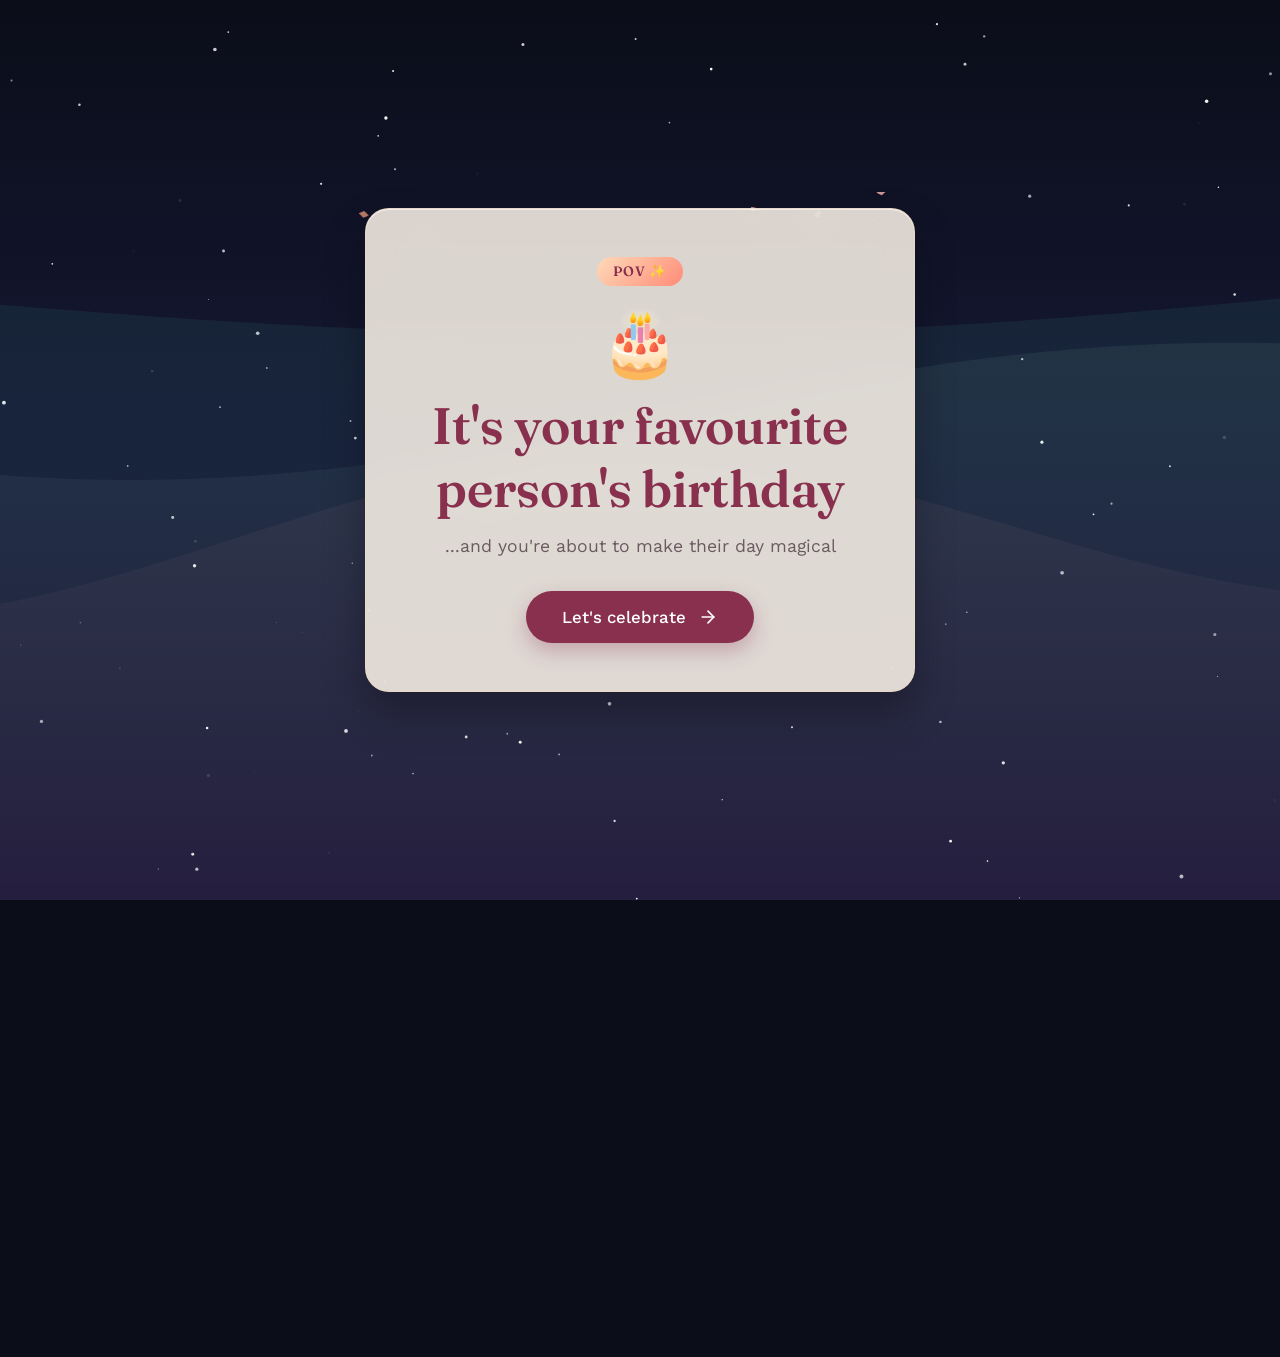
==== index2.html @ 3d09d799 "Birthday surprise website" ====
<!DOCTYPE html>
<html lang="en">
<head>
    <meta charset="UTF-8">
    <meta name="viewport" content="width=device-width, initial-scale=1.0">
    <title>Happy Birthday! ❤️✨</title>
    <!-- Google Fonts -->
    <link rel="preconnect" href="https://fonts.googleapis.com">
    <link rel="preconnect" href="https://fonts.gstatic.com" crossorigin>
    <link href="https://fonts.googleapis.com/css2?family=Caveat:wght@600&family=Fraunces:ital,opsz,wght@0,9..144,400;0,9..144,600;1,9..144,400&family=Work+Sans:wght@300;400;500;600&display=swap" rel="stylesheet">
    <link rel="stylesheet" href="style.css">
</head>
<body>

    <!-- Northern Lights & Starry Background Canvas -->
    <canvas id="skyCanvas"></canvas>

    <!-- Main Container -->
    <main class="app-container">

        <!-- SCREEN 1: POV INTRO -->
        <section id="screen-1" class="screen active">
            <canvas id="confettiCanvas"></canvas>
            <div class="glass-card intro-card">
                <span class="badge">POV ✨</span>
                <div class="cake-icon floating">🎂</div>
                <h1 class="greeting">It's your favourite person's birthday</h1>
                <p class="subtitle">...and you're about to make their day magical</p>
                <div class="action-wrapper">
                    <button id="intro-btn" class="primary-btn glow-effect">
                        <span>Let's celebrate</span>
                        <svg width="20" height="20" viewBox="0 0 24 24" fill="none" stroke="currentColor" stroke-width="2" stroke-linecap="round" stroke-linejoin="round"><line x1="5" y1="12" x2="19" y2="12"></line><polyline points="12 5 19 12 12 19"></polyline></svg>
                    </button>
                </div>
            </div>
        </section>

        <!-- SCREEN 2: OPENING -->
        <section id="screen-2" class="screen">
            <div class="glass-card welcome-card">
                <span class="badge">Special Delivery ✨</span>
                <h1 class="greeting">Hello cutieee ❤️</h1>
                <p class="subtitle">I made something for you...</p>
                <div class="action-wrapper">
                    <button id="start-btn" class="primary-btn glow-effect">
                        <span>Continue to your gift</span>
                        <svg width="20" height="20" viewBox="0 0 24 24" fill="none" stroke="currentColor" stroke-width="2" stroke-linecap="round" stroke-linejoin="round"><line x1="5" y1="12" x2="19" y2="12"></line><polyline points="12 5 19 12 12 19"></polyline></svg>
                    </button>
                </div>
            </div>
        </section>

        <!-- SCREEN 3: GIFT ACCEPTANCE -->
        <section id="screen-3" class="screen">
            <div class="glass-card gift-card">
                <div class="gift-icon-wrapper floating">
                    🎁
                </div>
                <h2>Will you see it??? pls 🥺</h2>
                <p id="gift-prompt-text">I worked really hard on this, pretty please?</p>
                
                <div class="button-group">
                    <button id="yes-btn" class="primary-btn glow-effect">Yes, absolutely! 💖</button>
                    <button id="no-btn" class="secondary-btn">No way 🙈</button>
                </div>
            </div>
        </section>

        <!-- SCREEN 4: BOUQUET REVEAL -->
        <section id="screen-4" class="screen">
            <div class="screen-header">
                <h2>Pick Your Birthday Bouquets</h2>
                <p>Click each bouquet to flip it and read your special message. (Explore all 3 to continue!)</p>
            </div>

            <div class="bouquet-grid">
                <!-- Bouquet 1 -->
                <div class="flip-card" data-bouquet="1">
                    <div class="flip-card-inner">
                        <div class="flip-card-front">
                            <div class="card-image-wrapper">
                                <!-- Customized AI Bouquet Image 1 -->
                                <img src="https://images.unsplash.com/photo-1561181286-d3fee7d55364?q=80&w=600&auto=format&fit=crop" alt="Sunset Peach Bouquet">
                            </div>
                            <div class="card-label">
                                <h3>Sunset Rose Bouquet</h3>
                                <span class="tap-hint">Tap to flip ✨</span>
                            </div>
                        </div>
                        <div class="flip-card-back">
                            <h3>Radiant Joy</h3>
                            <p>May your days always be filled with the warmth of golden hour sunsets and the softest, purest smiles.</p>
                        </div>
                    </div>
                </div>

                <!-- Bouquet 2 -->
                <div class="flip-card" data-bouquet="2">
                    <div class="flip-card-inner">
                        <div class="flip-card-front">
                            <div class="card-image-wrapper">
                                <!-- Customized AI Bouquet Image 2 -->
                                <img src="https://images.unsplash.com/photo-1526047932273-341f2a7631f9?q=80&w=600&auto=format&fit=crop" alt="Dreamy Berry Peony Bouquet">
                            </div>
                            <div class="card-label">
                                <h3>Dreamy Berry Peonies</h3>
                                <span class="tap-hint">Tap to flip ✨</span>
                            </div>
                        </div>
                        <div class="flip-card-back">
                            <h3>Endless Magic</h3>
                            <p>You bring so much gentle grace and beauty into the world. Never stop shining your gorgeous light!</p>
                        </div>
                    </div>
                </div>

                <!-- Bouquet 3 -->
                <div class="flip-card" data-bouquet="3">
                    <div class="flip-card-inner">
                        <div class="flip-card-front">
                            <div class="card-image-wrapper">
                                <!-- Customized Bouquet Image 3 -->
                                <img src="bouquet3.jpg" alt="Blush Garden Bouquet">
                            </div>
                            <div class="card-label">
                                <h3>Blush Garden Bouquet</h3>
                                <span class="tap-hint">Tap to flip ✨</span>
                            </div>
                        </div>
                        <div class="flip-card-back">
                            <h3>Sweetest Dreams</h3>
                            <p>Here’s to another year of beautiful adventures, cozy moments, and all your biggest dreams coming true.</p>
                        </div>
                    </div>
                </div>
            </div>

            <div class="action-wrapper center">
                <button id="to-memories-btn" class="primary-btn glow-effect" disabled>
                    <span>View Our Memories & Wish</span>
                    <svg width="20" height="20" viewBox="0 0 24 24" fill="none" stroke="currentColor" stroke-width="2" stroke-linecap="round" stroke-linejoin="round"><line x1="5" y1="12" x2="19" y2="12"></line><polyline points="12 5 19 12 12 19"></polyline></svg>
                </button>
            </div>
        </section>

        <!-- SCREEN 5: POLAROID MEMORIES + FINAL WISH -->
        <section id="screen-5" class="screen">
            <!-- Flower Petal Rain Canvas Layer -->
            <canvas id="petalCanvas"></canvas>

            <div class="screen-header">
                <h2>Precious Memories</h2>
                <p>Captured moments of pure warmth and joy.</p>
            </div>

            <!-- Polaroid Grid (6 memories) -->
            <div class="polaroid-grid">
                <div class="polaroid">
                    <div class="polaroid-img">
                        <img src="WhatsApp Image 2026-08-11 at 7.57.30 PM.jpeg" alt="Memory 1">
                    </div>
                    <p class="caption">That radiant smile ✨</p>
                </div>
                <div class="polaroid">
                    <div class="polaroid-img">
                        <img src="WhatsApp Image 2026-08-11 at 7.52.38 PM.jpeg" alt="Memory 2">
                    </div>
                    <p class="caption">Endless laughter 🥂</p>
                </div>
                <div class="polaroid">
                    <div class="polaroid-img">
                        <img src="WhatsApp Image 2026-08-11 at 7.52.39 PM.jpeg" alt="Memory 3">
                    </div>
                    <p class="caption">Golden hour magic 🌅</p>
                </div>
                <div class="polaroid">
                    <div class="polaroid-img">
                        <img src="WhatsApp Image 2026-08-11 at 7.55.46 PM.jpeg" alt="Memory 4">
                    </div>
                    <p class="caption">Absolute diva 👑</p>
                </div>
                <div class="polaroid">
                    <div class="polaroid-img">
                        <img src="WhatsApp Image 2026-08-11 at 7.56.31 PM.jpeg" alt="Memory 5">
                    </div>
                    <p class="caption">Adventures together 🗺️</p>
                </div>
                <div class="polaroid">
                    <div class="polaroid-img">
                        <img src="WhatsApp Image 2026-08-11 at 7.57.30 PM.jpeg" alt="Memory 6">
                    </div>
                    <p class="caption">Simply unforgettable 💖</p>
                </div>
            </div>

            <!-- Warm Birthday Message Card -->
            <div class="glass-card final-message-card">
                <span class="badge">Happy Birthday! 🎉</span>
                <h2>To the most wonderful soul,</h2>
                <p>
                  Happy Birthday to my forever person! ❤️✨ 14 years of friendship, countless memories, endless laughter, silly fights, and so many beautiful moments — and I’m so grateful for every single one of them. 🥹💕 You’ve been a constant through all these years, and I genuinely feel lucky to have grown up with you by my side. Here’s to many more years of friendship, adventures, and memories together. I love you endlessly, and I hope life gives you all the happiness you truly deserve. 🫶🏻🎂✨

                </p>
                <div class="signature">
                    <span>With all my heart,</span>
                    <span class="handwritten">Yours truly ✨</span>
                </div>
            </div>

            <div class="action-wrapper center">
                <button id="play-again-btn" class="primary-btn glow-effect">
                    <span>Play Again 🔄</span>
                </button>
            </div>
        </section>

    </main>

    <script src="script.js"></script>
</body>
</html>
---- style.css ----
/* --- CSS VARIABLES & DESIGN SYSTEM --- */
:root {
    --bg-deep: #0b0d19;
    --bg-indigo: #151934;
    --bg-violet: #251e3e;
    
    --sunset-cream: #FFF7ED;
    --sunset-peach: #FFDAB9;
    --sunset-coral: #FF8B77;
    --sunset-berry: #88304E;
    --sunset-berry-hover: #A03B5D;
    
    --card-bg: rgba(255, 247, 237, 0.85);
    --card-border: rgba(255, 218, 185, 0.4);
    --glass-blur: blur(16px);
    
    --text-dark: #2B2125;
    --text-muted: #6B5B61;
    --white: #FFFFFF;
    
    --transition-smooth: all 0.5s cubic-bezier(0.4, 0, 0.2, 1);
}

/* --- RESET & BASE STYLES --- */
* {
    margin: 0;
    padding: 0;
    box-sizing: border-box;
}

body {
    font-family: 'Work Sans', sans-serif;
    background-color: var(--bg-deep);
    color: var(--text-dark);
    min-height: 100vh;
    overflow-x: hidden;
    position: relative;
}

h1, h2, h3, .badge {
    font-family: 'Fraunces', serif;
}

/* --- NORTHERN LIGHTS BACKGROUND CANVAS --- */
#skyCanvas {
    position: fixed;
    top: 0;
    left: 0;
    width: 100vw;
    height: 100vh;
    z-index: -1;
    pointer-events: none;
}

#petalCanvas {
    position: absolute;
    top: 0;
    left: 0;
    width: 100%;
    height: 100%;
    z-index: 1;
    pointer-events: none;
}

/* --- APP CONTAINER & SCREENS --- */
.app-container {
    width: 100%;
    min-height: 100vh;
    display: flex;
    justify-content: center;
    align-items: center;
    position: relative;
    padding: 2rem 1rem;
}

.screen {
    position: absolute;
    width: 100%;
    max-width: 1100px;
    opacity: 0;
    visibility: hidden;
    transform: translateY(20px) scale(0.98);
    transition: var(--transition-smooth);
    display: flex;
    flex-direction: column;
    align-items: center;
    justify-content: center;
    padding: 1rem;
    z-index: 2;
}

.screen.active {
    opacity: 1;
    visibility: visible;
    transform: translateY(0) scale(1);
}

/* --- GLASS CARD COMPONENTS --- */
.glass-card {
    background: var(--card-bg);
    backdrop-filter: var(--glass-blur);
    -webkit-backdrop-filter: var(--glass-blur);
    border: 1px solid var(--card-border);
    border-radius: 24px;
    padding: 3rem 2.5rem;
    text-align: center;
    box-shadow: 0 20px 40px rgba(0, 0, 0, 0.3), inset 0 1px 0 rgba(255, 255, 255, 0.6);
    max-width: 550px;
    width: 100%;
}

.badge {
    display: inline-block;
    background: linear-gradient(135deg, var(--sunset-peach), var(--sunset-coral));
    color: var(--sunset-berry);
    padding: 0.4rem 1rem;
    border-radius: 50px;
    font-size: 0.85rem;
    font-weight: 600;
    margin-bottom: 1.2rem;
    text-transform: uppercase;
    letter-spacing: 0.05em;
}

.greeting {
    font-size: clamp(2.2rem, 5vw, 3.2rem);
    color: var(--sunset-berry);
    margin-bottom: 0.8rem;
    font-weight: 600;
}

.subtitle {
    font-size: 1.1rem;
    color: var(--text-muted);
    margin-bottom: 2rem;
    line-height: 1.5;
}

/* --- BUTTONS & INTERACTIONS --- */
.action-wrapper {
    margin-top: 1.5rem;
    width: 100%;
    display: flex;
    justify-content: center;
}

.action-wrapper.center {
    margin-top: 3rem;
}

.primary-btn {
    background: var(--sunset-berry);
    color: var(--white);
    border: none;
    padding: 1rem 2.2rem;
    border-radius: 50px;
    font-size: 1.05rem;
    font-weight: 500;
    cursor: pointer;
    display: inline-flex;
    align-items: center;
    gap: 0.8rem;
    box-shadow: 0 8px 20px rgba(136, 48, 78, 0.3);
    transition: var(--transition-smooth);
    font-family: 'Work Sans', sans-serif;
}

.primary-btn:hover:not(:disabled) {
    background: var(--sunset-berry-hover);
    transform: translateY(-2px);
    box-shadow: 0 12px 25px rgba(136, 48, 78, 0.4);
}

.primary-btn:disabled {
    opacity: 0.5;
    cursor: not-allowed;
    transform: none;
    box-shadow: none;
}

.secondary-btn {
    background: transparent;
    color: var(--sunset-berry);
    border: 2px solid var(--sunset-coral);
    padding: 1rem 2.2rem;
    border-radius: 50px;
    font-size: 1.05rem;
    font-weight: 500;
    cursor: pointer;
    transition: var(--transition-smooth);
    font-family: 'Work Sans', sans-serif;
}

.secondary-btn:hover {
    background: rgba(255, 139, 119, 0.1);
}

/* --- SCREEN 2: GIFT --- */
.gift-icon-wrapper {
    font-size: 4rem;
    margin-bottom: 1rem;
}

.floating {
    animation: floatingAnim 3s ease-in-out infinite;
}

@keyframes floatingAnim {
    0%, 100% { transform: translateY(0); }
    50% { transform: translateY(-10px); }
}

/* --- SCREEN 1: POV INTRO --- */
.intro-card {
    position: relative;
    z-index: 2;
}

.cake-icon {
    font-size: 4rem;
    margin-bottom: 0.8rem;
}

#confettiCanvas {
    position: absolute;
    top: 0;
    left: 0;
    width: 100%;
    height: 100%;
    z-index: 1;
    pointer-events: none;
}

.button-group {
    display: flex;
    gap: 1rem;
    justify-content: center;
    margin-top: 2rem;
    position: relative;
    min-height: 60px;
}

/* --- SCREEN 3: BOUQUET 3D FLIP CARDS --- */
.screen-header {
    text-align: center;
    margin-bottom: 2.5rem;
}

.screen-header h2 {
    font-size: clamp(2rem, 4vw, 2.8rem);
    color: var(--sunset-cream);
    margin-bottom: 0.5rem;
}

.screen-header p {
    color: var(--sunset-peach);
    font-size: 1.05rem;
}

.bouquet-grid {
    display: grid;
    grid-template-columns: repeat(auto-fit, minmax(280px, 1fr));
    gap: 2rem;
    width: 100%;
    max-width: 1000px;
}

.flip-card {
    background-color: transparent;
    height: 420px;
    perspective: 1000px;
    cursor: pointer;
}

.flip-card-inner {
    position: relative;
    width: 100%;
    height: 100%;
    text-align: center;
    transition: transform 0.8s cubic-bezier(0.4, 0, 0.2, 1);
    transform-style: preserve-3d;
    border-radius: 20px;
    box-shadow: 0 15px 35px rgba(0,0,0,0.25);
}

.flip-card.flipped .flip-card-inner {
    transform: rotateY(180deg);
}

.flip-card-front, .flip-card-back {
    position: absolute;
    width: 100%;
    height: 100%;
    backface-visibility: hidden;
    -webkit-backface-visibility: hidden;
    border-radius: 20px;
    overflow: hidden;
    border: 1px solid var(--card-border);
}

.flip-card-front {
    background: var(--card-bg);
    display: flex;
    flex-direction: column;
}

.card-image-wrapper {
    width: 100%;
    height: 75%;
    overflow: hidden;
}

.card-image-wrapper img {
    width: 100%;
    height: 100%;
    object-fit: cover;
    transition: transform 0.6s ease;
}

.flip-card:hover .card-image-wrapper img {
    transform: scale(1.05);
}

.card-label {
    padding: 1.2rem;
    background: var(--sunset-cream);
    flex: 1;
    display: flex;
    flex-direction: column;
    justify-content: center;
}

.card-label h3 {
    font-size: 1.2rem;
    color: var(--sunset-berry);
    margin-bottom: 0.3rem;
}

.tap-hint {
    font-size: 0.85rem;
    color: var(--text-muted);
}

.flip-card-back {
    background: linear-gradient(135deg, #151934, #1e2550, #251e3e);
    color: var(--white);
    transform: rotateY(180deg);
    padding: 3rem 2rem;
    display: flex;
    flex-direction: column;
    justify-content: center;
    align-items: center;
    text-align: center;
    border: 1px solid rgba(78, 205, 196, 0.15);
    box-shadow: inset 0 0 60px rgba(78, 205, 196, 0.05), inset 0 0 20px rgba(168, 230, 207, 0.03);
}

.flip-card-back h3 {
    font-size: 1.8rem;
    color: var(--sunset-peach);
    margin-bottom: 1.2rem;
}

.flip-card-back p {
    font-size: 1.05rem;
    line-height: 1.6;
    color: var(--sunset-cream);
}

/* --- SCREEN 5: POLAROID GRID & FINAL WISH --- */
#screen-5 {
    padding: 4rem 1rem;
    max-width: 1200px;
    align-items: center;
    justify-content: flex-start;
}

#screen-5.active {
    position: relative;
    min-height: 100vh;
    height: auto;
    padding-top: 3rem;
}

.polaroid-grid {
    display: grid;
    grid-template-columns: repeat(3, 1fr);
    gap: 2rem;
    width: 100%;
    max-width: 950px;
    margin: 0 auto 3rem auto;
}

.polaroid {
    background: var(--sunset-cream);
    padding: 10px 10px 20px 10px;
    border-radius: 6px;
    box-shadow: 0 10px 25px rgba(0,0,0,0.3);
    transform: rotate(var(--rot, 0deg));
    transition: var(--transition-smooth);
    width: 100%;
}

.polaroid:nth-child(1) { --rot: -3deg; }
.polaroid:nth-child(2) { --rot: 2deg; }
.polaroid:nth-child(3) { --rot: -2deg; }
.polaroid:nth-child(4) { --rot: 3deg; }
.polaroid:nth-child(5) { --rot: -1.5deg; }
.polaroid:nth-child(6) { --rot: 2.5deg; }

.polaroid:hover {
    transform: translateY(-8px) rotate(0deg) scale(1.05);
    box-shadow: 0 20px 35px rgba(0,0,0,0.4);
    z-index: 10;
}

.polaroid-img {
    width: 100%;
    aspect-ratio: 3 / 4;
    overflow: hidden;
    border-radius: 4px;
    margin-bottom: 10px;
    background: #f3e8de;
}

.polaroid-img img {
    width: 100%;
    height: 100%;
    object-fit: cover;
    object-position: center top;
}

.polaroid .caption {
    font-family: 'Caveat', cursive;
    font-size: 1.2rem;
    color: var(--sunset-berry);
    text-align: center;
    white-space: nowrap;
    overflow: hidden;
    text-overflow: ellipsis;
}

.final-message-card {
    max-width: 750px;
    margin: 0 auto;
    text-align: left;
    padding: 3rem;
}

.final-message-card h2 {
    color: var(--sunset-berry);
    font-size: 2rem;
    margin-bottom: 1.2rem;
}

.final-message-card p {
    font-size: 1.1rem;
    line-height: 1.8;
    color: var(--text-dark);
    margin-bottom: 2rem;
}

.signature {
    display: flex;
    flex-direction: column;
    align-items: flex-end;
    font-size: 1.1rem;
    color: var(--text-muted);
}

.signature .handwritten {
    font-family: 'Caveat', cursive;
    font-size: 2.2rem;
    color: var(--sunset-berry);
    margin-top: -5px;
}

/* --- RESPONSIVE MEDIA QUERIES --- */
@media (max-width: 768px) {
    .glass-card {
        padding: 2rem 1.5rem;
    }
    
    .polaroid-grid {
        grid-template-columns: repeat(2, 1fr);
        gap: 1.2rem;
        max-width: 100%;
    }
    
    .polaroid {
        padding: 8px 8px 16px 8px;
    }

    .polaroid .caption {
        font-size: 1rem;
    }
    
    .flip-card {
        height: 380px;
    }
}

@media (max-width: 480px) {
    .polaroid-grid {
        grid-template-columns: repeat(2, 1fr);
        gap: 1rem;
    }
}
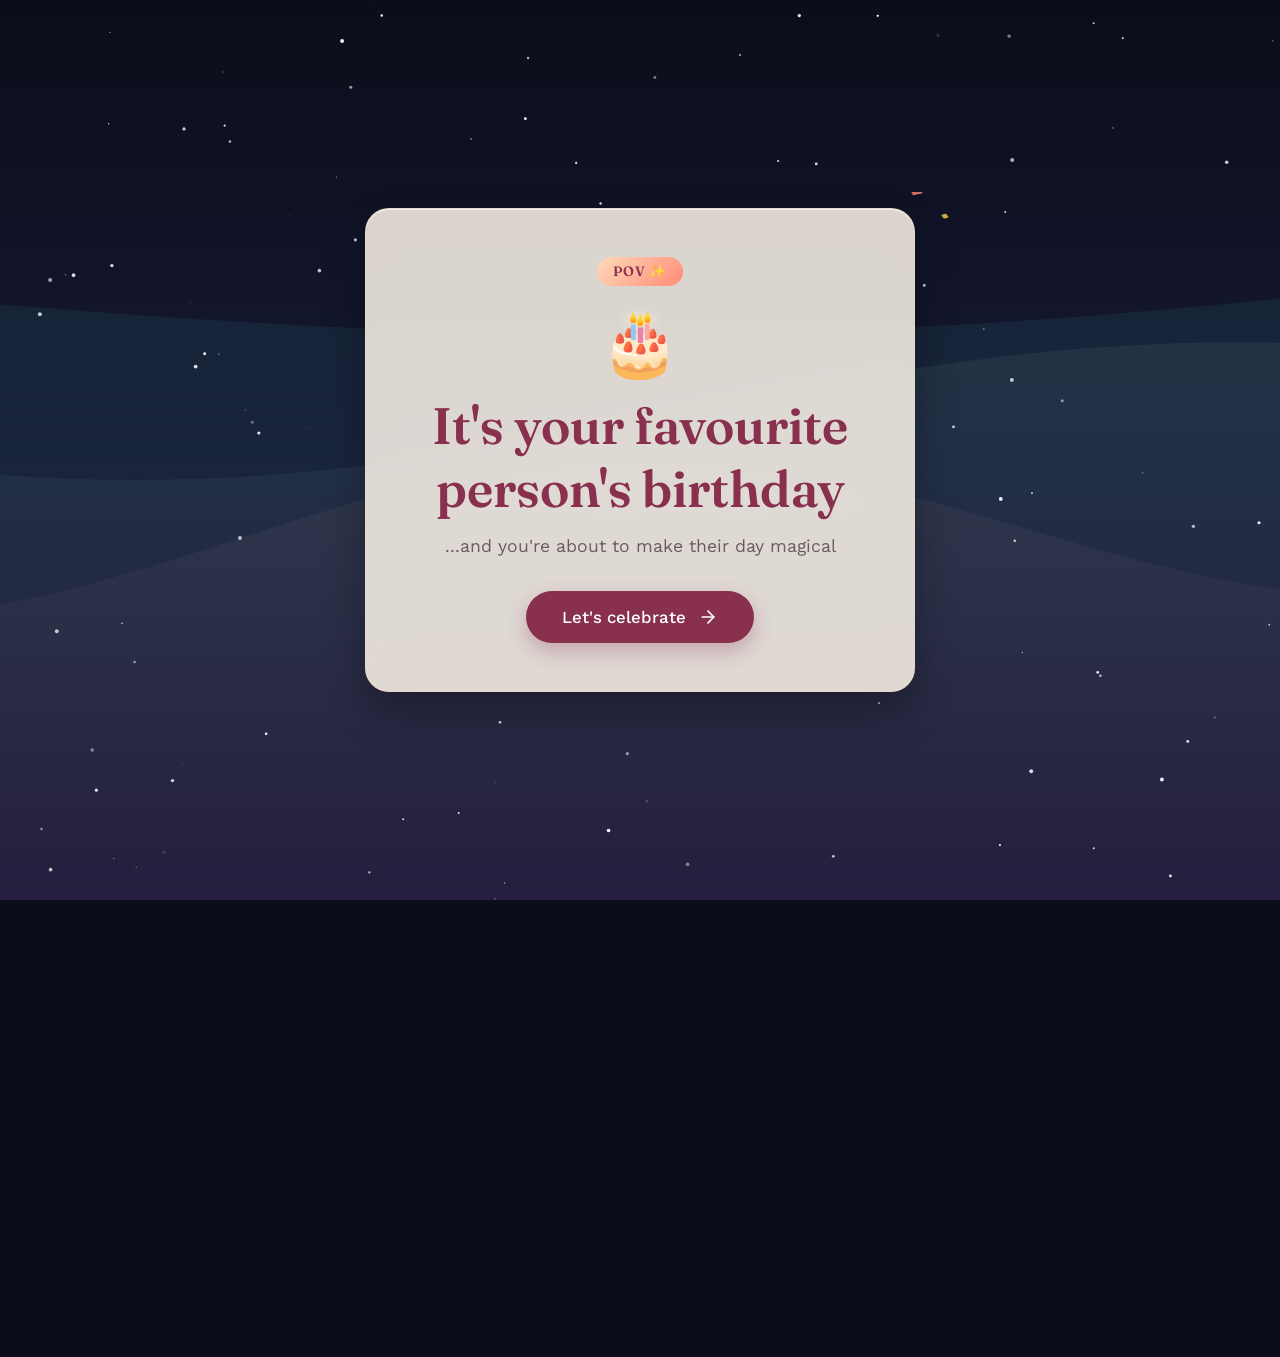
==== commit ee7a97d3: "Make bouquet screen mobile responsive and update index2.html" ====
--- a/index2.html
+++ b/index2.html
@@ -89,7 +89,7 @@
                         </div>
                         <div class="flip-card-back">
                             <h3>Radiant Joy</h3>
-                            <p>May your days always be filled with the warmth of golden hour sunsets and the softest, purest smiles.</p>
+                            <p>May your life always be filled with little moments that make your heart happy, people who make you feel loved, and memories you’ll smile about forever. You deserve all the joy, laughter, and beautiful things this world has to offer. ❤️</p>
                         </div>
                     </div>
                 </div>
@@ -109,7 +109,7 @@
                         </div>
                         <div class="flip-card-back">
                             <h3>Endless Magic</h3>
-                            <p>You bring so much gentle grace and beauty into the world. Never stop shining your gorgeous light!</p>
+                            <p>Fourteen years of friendship, countless memories, endless laughter, and somehow, you still make life a little brighter just by being in it. I’m so grateful I got to grow up with you. Here’s to all the beautiful memories we still have left to make. 🥹❤️</p>
                         </div>
                     </div>
                 </div>
@@ -129,7 +129,7 @@
                         </div>
                         <div class="flip-card-back">
                             <h3>Sweetest Dreams</h3>
-                            <p>Here’s to another year of beautiful adventures, cozy moments, and all your biggest dreams coming true.</p>
+                            <p>Here’s to another year of chasing dreams, finding happiness in unexpected places, and becoming everything you’ve ever wished to be. May every dream you hold close find its way to you, and may life always be kinder and more beautiful than you imagined. ✨</p>
                         </div>
                     </div>
                 </div>
@@ -198,7 +198,7 @@
                 <span class="badge">Happy Birthday! 🎉</span>
                 <h2>To the most wonderful soul,</h2>
                 <p>
-                  Happy Birthday to my forever person! ❤️✨ 14 years of friendship, countless memories, endless laughter, silly fights, and so many beautiful moments — and I’m so grateful for every single one of them. 🥹💕 You’ve been a constant through all these years, and I genuinely feel lucky to have grown up with you by my side. Here’s to many more years of friendship, adventures, and memories together. I love you endlessly, and I hope life gives you all the happiness you truly deserve. 🫶🏻🎂✨
+                  Happy Birthday to my forever person! ❤️✨ 14 years of friendship, countless memories, endless laughter, silly fights, and so many beautiful moments — and I’m so grateful for every single one of them. 🥹💕 You’ve been  constant through all these years, and I genuinely feel lucky to have grown up with you by my side. Here’s to many more years of friendship, adventures, and memories together. I love you endlessly, and I hope life gives you all the happiness you truly deserve. 🫶🏻🎂✨
 
                 </p>
                 <div class="signature">
--- a/style.css
+++ b/style.css
@@ -477,10 +477,68 @@
 
 /* --- RESPONSIVE MEDIA QUERIES --- */
 @media (max-width: 768px) {
+    .app-container {
+        display: block;
+        padding: 0;
+        min-height: auto;
+    }
+
+    .screen {
+        position: fixed;
+        top: 0;
+        left: 0;
+        right: 0;
+        bottom: 0;
+        max-width: 100%;
+        padding: 1.5rem 1rem;
+        overflow-y: auto;
+        -webkit-overflow-scrolling: touch;
+        justify-content: flex-start;
+        padding-top: 2rem;
+    }
+
+    /* Center content vertically only for short screens (1-3) */
+    #screen-1.active,
+    #screen-2.active,
+    #screen-3.active {
+        display: flex;
+        justify-content: center;
+        align-items: center;
+    }
+
     .glass-card {
         padding: 2rem 1.5rem;
     }
-    
+
+    /* Bouquet grid: single column on mobile */
+    .bouquet-grid {
+        grid-template-columns: 1fr;
+        gap: 1.5rem;
+        max-width: 100%;
+    }
+
+    .flip-card {
+        height: 360px;
+    }
+
+    .screen-header {
+        margin-bottom: 1.5rem;
+    }
+
+    .screen-header h2 {
+        font-size: 1.6rem;
+    }
+
+    .screen-header p {
+        font-size: 0.95rem;
+    }
+
+    .action-wrapper.center {
+        margin-top: 2rem;
+        padding-bottom: 2rem;
+    }
+
+    /* Polaroid grid */
     .polaroid-grid {
         grid-template-columns: repeat(2, 1fr);
         gap: 1.2rem;
@@ -494,15 +552,70 @@
     .polaroid .caption {
         font-size: 1rem;
     }
-    
+
+    /* Final message card */
+    .final-message-card {
+        padding: 2rem 1.5rem;
+    }
+
+    .final-message-card h2 {
+        font-size: 1.6rem;
+    }
+
+    .final-message-card p {
+        font-size: 1rem;
+    }
+
+    #screen-5 {
+        padding: 2rem 1rem;
+    }
+
+    #screen-5.active {
+        padding-top: 2rem;
+    }
+}
+
+@media (max-width: 480px) {
+    .screen {
+        padding: 1rem 0.75rem;
+        padding-top: 1.5rem;
+    }
+
+    .bouquet-grid {
+        gap: 1.2rem;
+    }
+
     .flip-card {
-        height: 380px;
-    }
-}
-
-@media (max-width: 480px) {
+        height: 340px;
+    }
+
+    .glass-card {
+        padding: 1.8rem 1.2rem;
+        border-radius: 18px;
+    }
+
+    .greeting {
+        font-size: 1.8rem;
+    }
+
     .polaroid-grid {
         grid-template-columns: repeat(2, 1fr);
-        gap: 1rem;
+        gap: 0.8rem;
+    }
+
+    .primary-btn {
+        padding: 0.85rem 1.6rem;
+        font-size: 0.95rem;
+    }
+
+    .secondary-btn {
+        padding: 0.85rem 1.6rem;
+        font-size: 0.95rem;
+    }
+
+    .button-group {
+        flex-direction: column;
+        align-items: center;
+        gap: 0.8rem;
     }
 }
